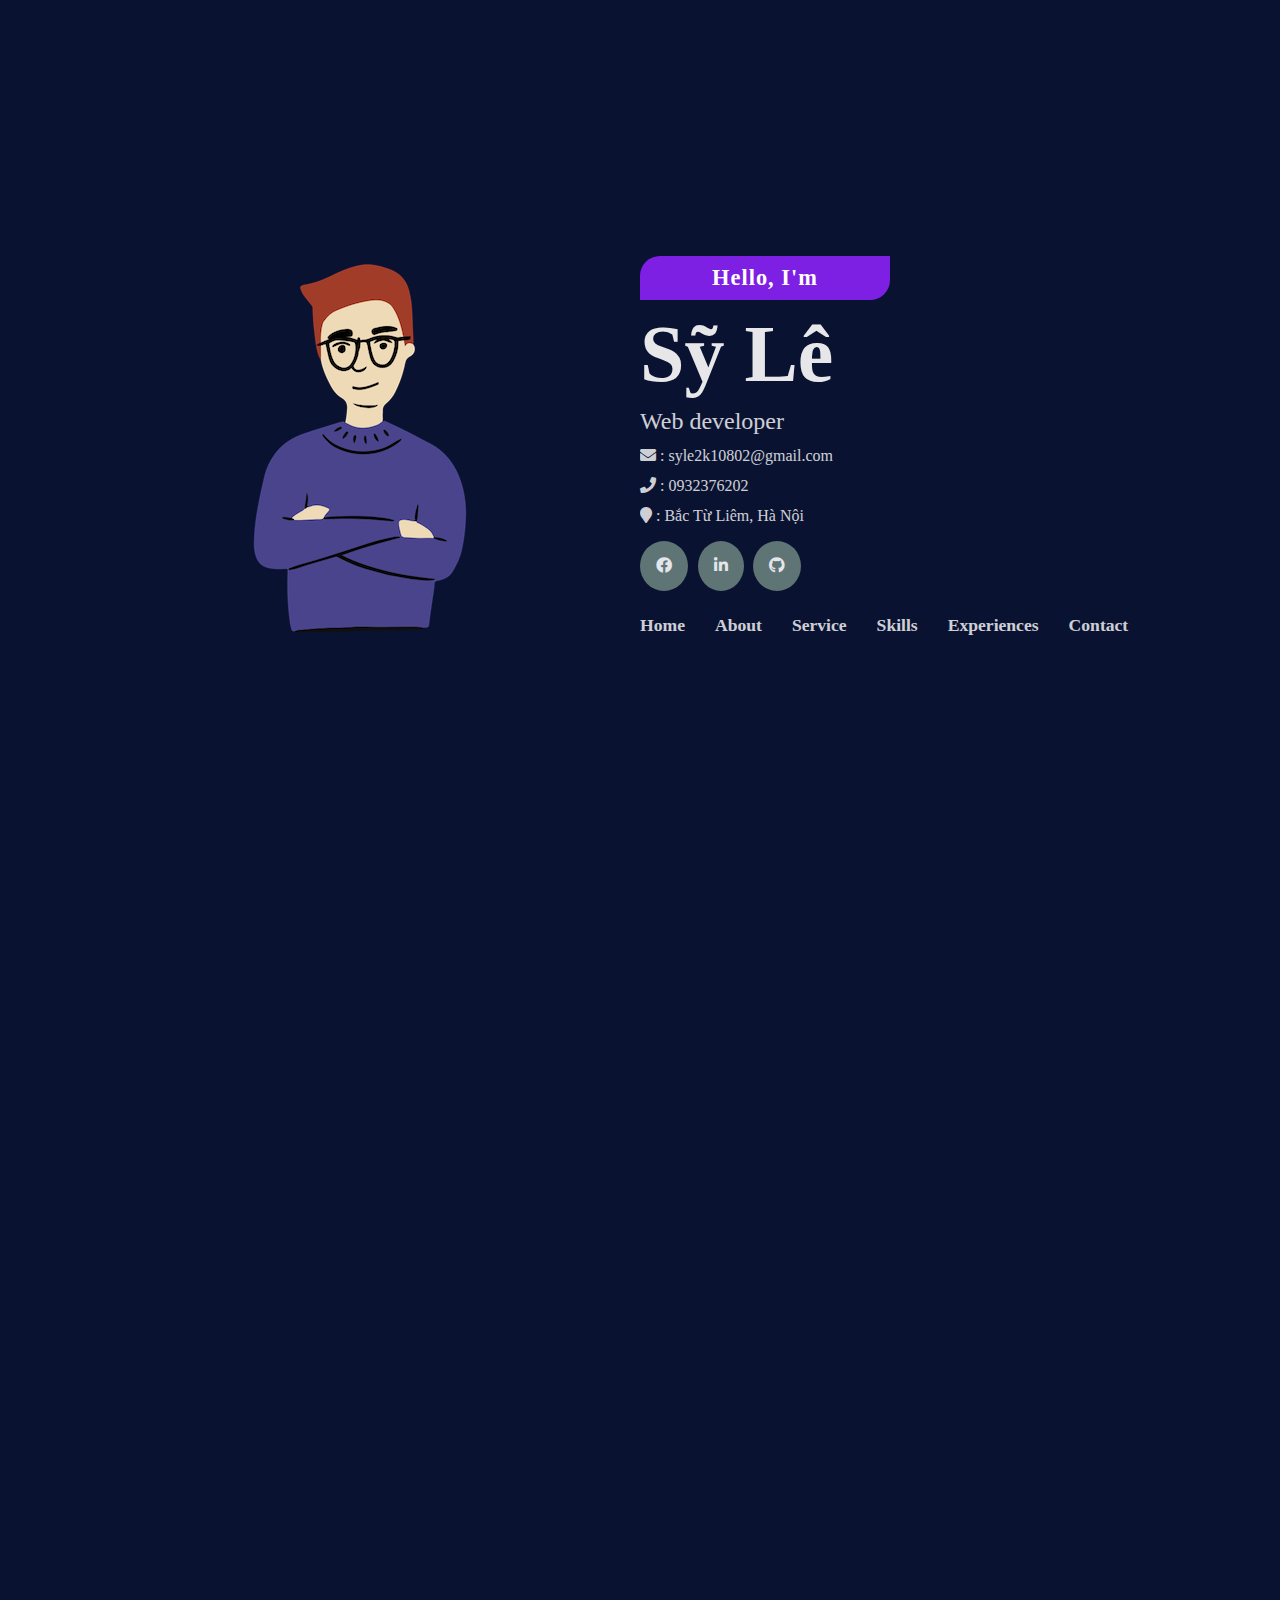
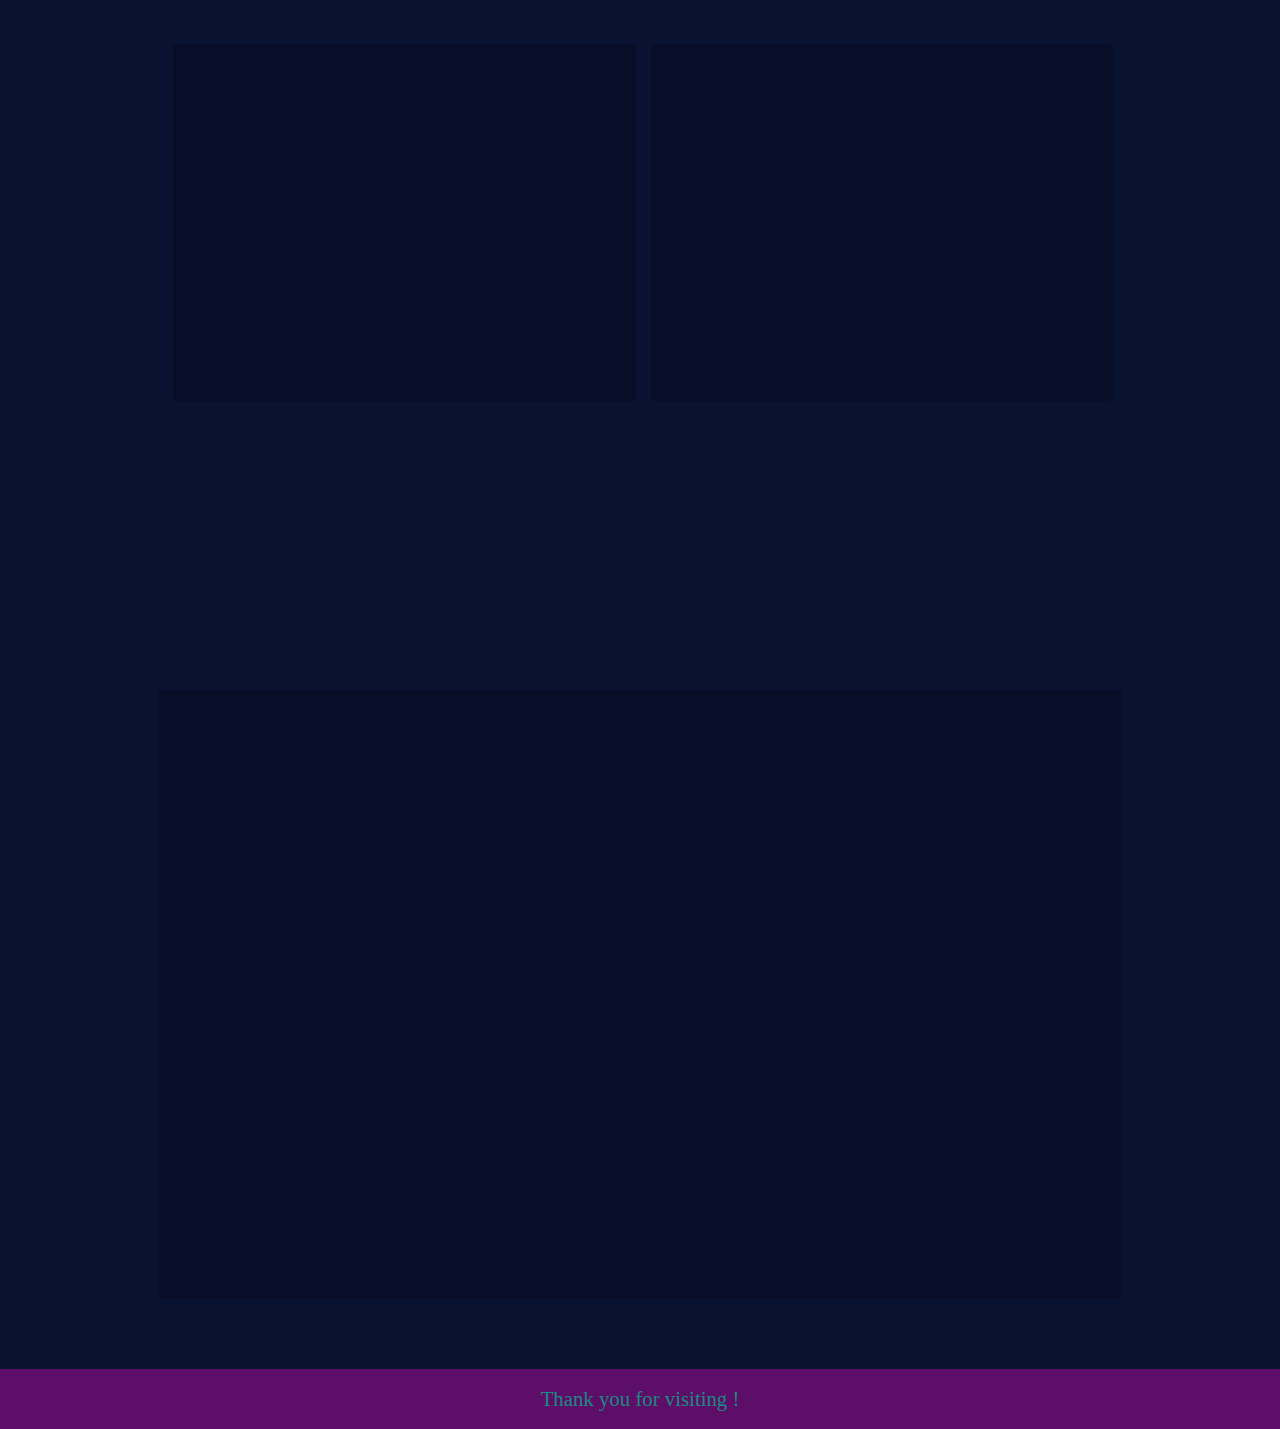
==== index.html @ 4b31e4f8 "upload code my profile" ====
<!DOCTYPE html>
<html lang="en">
  <head>
    <meta charset="UTF-8" />
    <meta http-equiv="X-UA-Compatible" contain="IE=edge" />
    <meta name="viewport" content="width=device-width, initial-scale=1.0" />
    <link rel="icon" type="image/png" href="/image/avatar.png" />
    <link
      rel="stylesheet"
      href="https://cdnjs.cloudflare.com/ajax/libs/font-awesome/5.15.4/css/all.min.css"
      integrity="sha512-1ycn6IcaQQ40/MKBW2W4Rhis/DbILU74C1vSrLJxCq57o941Ym01SwNsOMqvEBFlcgUa6xLiPY/NS5R+E6ztJQ=="
      crossorigin="anonymous"
      referrerpolicy="no-referrer"
    />
    <link href="https://unpkg.com/aos@2.3.1/dist/aos.css" rel="stylesheet">
    <title>Profile</title>
    <link rel="stylesheet" href="./css/home.css" />
    <link rel="stylesheet" href="./css/base.css" />
    <link rel="stylesheet" href="./css/common.css" />
    <link rel="stylesheet" href="./css/about.css" />
    <link rel="stylesheet" href="./css/service.css" />
    <link rel="stylesheet" href="./css/contact.css">
    <link rel="stylesheet" href="./css-reponsive/rpvhome.css" />
    <link rel="stylesheet" href="./css-reponsive/reponcommon.css" />
    <link rel="stylesheet" href="./css-reponsive/rpvabout.css" />
    <link rel="stylesheet" href="./css-reponsive/rpscontact.css">
    <link rel="stylesheet" href="./css-reponsive/rpvservice.css" />
    <link rel="stylesheet" href="./css-reponsive/reponcommon.css" />
  </head>
  <body>
    <div class="home">
      <div class="container" id="point-home">
        <div class="wrap-head-item">
          <div class="head-item">
            <img src="./image/me.png" alt="">
          </div>
          <div class="head-item">
            <div class="foreword aos-init aos-animate" data-aos="zoom-out" data-aos-delay="200">Hello, I'm</div>
            <h1 class="title-name">Sỹ Lê</h1>
            <p class="job">Web developer</p>
    
            <ul class="info-contact">
              <li class="info-contact-item">
                <i class="fas fa-envelope icon-contact"></i>
                <span>: syle2k10802@gmail.com</span>
              </li>
              <li class="info-contact-item">
                <i class="fa fa-phone icon-contact"></i>
                <span>: 0932376202</span>
              </li>
              <li class="info-contact-item">
                <i class="fa fa-map-marker icon-contact"></i>
                <span>: Bắc Từ Liêm, Hà Nội</span>
              </li>
            </ul>
    
            <div class="social-links">
              <a href="https://www.facebook.com/Jayy82.01"
                ><i class="fab fa-facebook"></i
              ></a>
              <a href="https://www.linkedin.com/in/s%E1%BB%B9-l%C3%AA-5854a6224/"
                ><i class="fab fa-linkedin-in"></i
              ></a>
              <a href="https://github.com/"><i class="fab fa-github"></i></a>
            </div>
    
            <div class="nav-menu">
              <ul id="nav-menu-list">
                <li><a class="add-active line-bt-navItem" href="#point-home">Home</a></li>
                <li><a class="add-active" href="#point-about">About</a></li>
                <li><a class="add-active" href="#point-service">Service</a></li>
                <li><a class="add-active" href="#point-skills">Skills</a></li>
                <li><a class="add-active" href="#point-exp">Experiences</a></li>
                <li><a class="add-active" href="#point-contact">Contact</a></li>
              </ul>
              <div id="menu-btn-js" class="menu-mobile-btn">
                <i class="menu-mobile-icon fas fa-bars"></i>
              </div>
              <div id="close-btn-js" class="menu-mobile-btn">
                <i class="menu-mobile-icon fas fa-times"></i>
              </div>
            </div>
          </div>
        </div>
        
        <header id="header" class="">
          <div class="container">
            <div class="nav-menu">
              <ul id="nav-menu-list">
                <li>
                  <a class="add-active line-bt-navItem" href="#point-home"
                    >Home</a
                  >
                </li>
                <li><a class="add-active" href="#point-about">About</a></li>
                <li><a class="add-active" href="#point-service">Service</a></li>
                <li><a class="add-active" href="#point-skills">Skills</a></li>
                <li><a class="add-active" href="#point-exp">Experiences</a></li>
                <li><a class="add-active" href="#point-contact">Contact</a></li>
              </ul>
              <div id="mobile-menu" class="menu-mobile-btn">
                <i class="menu-mobile-icon fas fa-bars"></i>
              </div>
            </div>
          </div>
        </header>
        <!-- Mobile -->
        <div id="modal">
          <div class="modal-container">
            <nav class="modal-menu-mobile">
              <ul>
                <li class="modal-item-active"><a href="">Home</a></li>
                <li class="modal-item-active">
                  <a href="about.html">About</a>
                </li>
                <li class="modal-item-active">
                  <a href="service.html">Service</a>
                </li>
                <li class="modal-item-active">
                  <a href="contact.html">Contact</a>
                </li>
                <li class="modal-item-active"><a href="team.html">Team</a></li>
              </ul>
            </nav>
          </div>
        </div>
      </div>
    </div>
    <!-- About -->
    <div id="about">
      <div class="main">
        <div class="container-body" id="point-about">
          <div class="foreword aos-init aos-animate" data-aos="zoom-out" data-aos-delay="200">About me</div>
          <div class="content-list">
            <div class="about-items overlay aos-init aos-animate" data-aos="fade-up" data-aos-delay="300">
              <div class="about-items-infor">
                <div class="about-infor-icon">
                  <i class="fas fa-user-check"></i>
                </div>
                <div>
                  <p>Full name : Le Tu Sy</p>
                  <p>Date of Birth : February 8, 2001</p>
                </div>
              </div>
              <div class="about-items-infor">
                <p>
                  With an interest in technology and a desire to create my own
                  favorite websites, I decided to become a website developer
                </p>
              </div>
              <div class="about-items-infor">
                <p>
                  I have been learning from my university and self-studying on
                  other platforms. I am very grateful and love Mr. Son Dang for
                  creating a very useful platform for people who have the same
                  passion for website programming.
                </p>
              </div>
              <div class="about-items-infor">
                <ul class="list-lg">
                  <li class="list-lg-item">HTML</li>
                  <li class="list-lg-item">CSS</li>
                  <li class="list-lg-item">JavaScript</li>
                  <li class="list-lg-item">Tailwind</li>
                  <li class="list-lg-item">ReactJs</li>
                </ul>
              </div>
            </div>
            <div class="about-items aos-init aos-animate" data-aos="fade-up" data-aos-delay="400">
              <div class="about-item-img">
                <img src="./image/aboutme.png" alt="" class="about-img" />
              </div>
            </div>
          </div>
          <!-- <div class="seperate">
            <span>MY INTERESTS</span>
            <div class="line"></div>
          </div> -->
          <!-- interest -->
          <!-- <div class="about-interest">
            <div class="wrap-interest">
              <div class="about-interest-item">
                <div class="interest-item-child">
                  <div class="interest-child-icon">
                    <i class="fas fa-list-alt" style="color: yellowgreen"></i>
                  </div>
                  <p>Lorem Ipsum</p>
                </div>
                <div class="interest-item-child">
                  <div class="interest-child-icon">
                    <i class="fas fa-spider" style="color: tomato"></i>
                  </div>
                  <p>Nemo Enim</p>
                </div>
                <div class="interest-item-child">
                  <div class="interest-child-icon">
                    <i
                      class="fas fa-globe"
                      style="color: rgb(208, 238, 77)"
                    ></i>
                  </div>
                  <p>Dirada Pack</p>
                </div>
              </div>
              <div class="about-interest-item">
                <div class="interest-item-child">
                  <div class="interest-child-icon">
                    <i
                      class="fas fa-cloud-meatball"
                      style="color: rgb(188, 247, 234)"
                    ></i>
                  </div>
                  <p>Dolor Sitema</p>
                </div>
                <div class="interest-item-child">
                  <div class="interest-child-icon">
                    <i
                      class="fab fa-google-wallet"
                      style="color: rgb(230, 42, 151)"
                    ></i>
                  </div>
                  <p>Eiusmod Tempor</p>
                </div>
                <div class="interest-item-child">
                  <div class="interest-child-icon">
                    <i
                      class="fab fa-creative-commons-sa"
                      style="color: rgb(212, 58, 226)"
                    ></i>
                  </div>
                  <p>Moton Ideal</p>
                </div>
              </div>
            </div>
            <div class="wrap-interest">
              <div class="about-interest-item">
                <div class="interest-item-child">
                  <div class="interest-child-icon">
                    <i
                      class="fas fa-satellite-dish"
                      style="color: rgb(145, 145, 243)"
                    ></i>
                  </div>
                  <p>Flavor Nivelanda</p>
                </div>
                <div class="interest-item-child">
                  <div class="interest-child-icon">
                    <i
                      class="fas fa-user-astronaut"
                      style="color: rgb(15, 199, 122)"
                    ></i>
                  </div>
                  <p>Sed perspiciatis</p>
                </div>
                <div class="interest-item-child">
                  <div class="interest-child-icon">
                    <i class="fas fa-boxes" style="color: teal"></i>
                  </div>
                  <p>Midela Teren</p>
                </div>
              </div>
              <div class="about-interest-item">
                <div class="interest-item-child">
                  <div class="interest-child-icon">
                    <i
                      class="fab fa-dropbox"
                      style="color: rgb(164, 226, 48)"
                    ></i>
                  </div>
                  <p>Verdo Park</p>
                </div>
                <div class="interest-item-child">
                  <div class="interest-child-icon">
                    <i class="fas fa-magnet" style="color: salmon"></i>
                  </div>
                  <p>Magni Dolores</p>
                </div>
                <div class="interest-item-child">
                  <div class="interest-child-icon">
                    <i class="fas fa-dove" style="color: rgb(226, 137, 21)"></i>
                  </div>
                  <p>Pira Neve</p>
                </div>
              </div>
            </div>
          </div> -->
        </div>
      </div>
    </div>
    <div id="service">
      <div class="main">
        <div class="container-body" id="point-service">
          <div class="foreword aos-init aos-animate" data-aos="zoom-out" data-aos-delay="200">What i do</div>
          <div class="content-list">
            <div class="service-item aos-init aos-animate" data-aos="fade-up" data-aos-delay="200">
              <div class="box">
                <i class="fas fa-code"></i>
              </div>
              <h2>Front end</h2>
              <p>
                - Utilize HTML/CSS/JavaScript to set up and customize the
                website for customer.
              </p>
              <p>- Responsive for website to compatible on all devices</p>
            </div>
            <div class="service-item aos-init aos-animate" data-aos="fade-up" data-aos-delay="300">
              <div class="box">
                <i class="fas fa-code"></i>
              </div>
              <h2>Back end</h2>
              <p>
                - Utilize NodeJs/ MongoDB to create data structuresset for
                website
              </p>
            </div>
            <div class="service-item aos-init aos-animate" data-aos="fade-up" data-aos-delay="400">
              <div class="box">
                <i class="fas fa-code"></i>
              </div>
              <h2>My works</h2>
              <p class="work-title work-first">Web design</p>
              <div class="service-item-work">
                <div class="item-work-percent" style="width: 70%">70%</div>
              </div>
              <p class="work-title">Photoshop</p>
              <div class="service-item-work">
                <div class="item-work-percent" style="width: 40%">40%</div>
              </div>
            </div>
          </div>
        </div>
      </div>
    </div>
    <div id="skills">
      <div class="main">
        <div class="container-body" id="point-skills">
          <div class="foreword aos-init aos-animate" data-aos="zoom-out" data-aos-delay="200">Skills</div>
          <div class="skill">
            <div class="skill-item overlay aos-init aos-animate" data-aos="fade-up">
              <div class="type-skill aos-init aos-animate" data-aos="fade-up">Technical skills</div>
              <div class="aos-init aos-animate" data-aos="zoom-out" data-aos-delay="100">
                <div class="skill-item-heading">
                  <p>
                    HTML, CSS
                    <i class="fab fa-html5" style="color: orangered"></i>
                    <i class="fab fa-css3" style="color: rgb(45, 45, 243)"></i>
                  </p>
                  <p>70%</p>
                </div>
                <div class="skill-item-chart">
                  <div class="skill-item-percent" style="width: 70%"></div>
                </div>
              </div>
              <div class="aos-init aos-animate" data-aos="zoom-out" data-aos-delay="200">
                <div class="skill-item-heading">
                  <p>
                    JavaScript
                    <i class="fab fa-js-square" style="color: yellow"></i>
                  </p>
                  <p>60%</p>
                </div>
                <div class="skill-item-chart">
                  <div class="skill-item-percent" style="width: 60%"></div>
                </div>
              </div>
              <div class="aos-init aos-animate" data-aos="zoom-out" data-aos-delay="300">
                <div class="skill-item-heading">
                  <p>
                    NodeJs
                    <i class="fab fa-node-js" style="color: #689f63"></i>
                  </p>
                  <p>45%</p>
                </div>
                <div class="skill-item-chart">
                  <div class="skill-item-percent" style="width: 45%"></div>
                </div>
              </div>
              <div class ="aos-init aos-animate" data-aos="zoom-out" data-aos-delay="400">
                <div class="skill-item-heading">
                  <p>
                    ReactJs
                    <i
                      class="fab fa-react"
                      style="color: rgba(97, 218, 251, 1)"
                    ></i>
                  </p>
                  <p>50%</p>
                </div>
                <div class="skill-item-chart">
                  <div class="skill-item-percent" style="width: 50%"></div>
                </div>
              </div>
            </div>
            <div class="soft-skills skill-item overlay aos-init aos-animate" data-aos="fade-up">
              <div class="type-skill aos-init aos-animate" data-aos="fade-up">Soft skills</div>
              <div class="skills_soft">
                <ul class="skills_soft-list">
                  <li class="skills_soft-list-item aos-init aos-animate" data-aos="fade-up" data-aos-delay="200">
                    <div class="skills_soft-item-contain ">
                      <svg viewBox="0 0 100 100" width="100" height="100">
                        <path
                          d="M 50,50 m 0,-47.5 a 47.5,47.5 0 1 1 0,95 a 47.5,47.5 0 1 1 0,-95"
                          stroke="#6c757d"
                          stroke-width="5"
                          fill-opacity="0"
                          fill="#20c997"
                        ></path>
                        <path
                          d="M 50,50 m 0,-47.5 a 47.5,47.5 0 1 1 0,95 a 47.5,47.5 0 1 1 0,-95"
                          stroke="#20c997"
                          stroke-width="5"
                          fill-opacity="0"
                          style="
                            stroke-dasharray: 298.493, 298.493;
                            stroke-dashoffset: 45;
                          "
                          fill="#20c997"
                        ></path>
                      </svg>
                      <span class="skills_soft-item-num">80%</span>
                    </div>
                    <span class="skills_soft-item-title">Teamwork</span>
                  </li>
                  <li class="skills_soft-list-item aos-init aos-animate" data-aos="fade-up" data-aos-delay="200">
                    <div class="skills_soft-item-contain ">
                      <svg viewBox="0 0 100 100" width="100" height="100">
                        <path d="M 50,50 m 0,-47.5 a 47.5,47.5 0 1 1 0,95 a 47.5,47.5 0 1 1 0,-95" stroke="#6c757d" stroke-width="5" fill-opacity="0" fill="#20c997"></path>
                        <path d="M 50,50 m 0,-47.5 a 47.5,47.5 0 1 1 0,95 a 47.5,47.5 0 1 1 0,-95" stroke="#20c997" stroke-width="5" fill-opacity="0" style="
                            stroke-dasharray: 298.493, 298.493;
                            stroke-dashoffset: 90;
                          " fill="#20c997"></path>
                      </svg>
                      <span class="skills_soft-item-num">70%</span>
                    </div>
                    <span class="skills_soft-item-title">Communication</span>
                  </li>
                  <li class="skills_soft-list-item aos-init aos-animate" data-aos="fade-up" data-aos-delay="400">
                    <div class="skills_soft-item-contain ">
                      <svg viewBox="0 0 100 100" width="100" height="100">
                        <path d="M 50,50 m 0,-47.5 a 47.5,47.5 0 1 1 0,95 a 47.5,47.5 0 1 1 0,-95" stroke="#6c757d" stroke-width="5" fill-opacity="0" fill="#20c997"></path>
                        <path d="M 50,50 m 0,-47.5 a 47.5,47.5 0 1 1 0,95 a 47.5,47.5 0 1 1 0,-95" stroke="#20c997" stroke-width="5" fill-opacity="0" style="
                            stroke-dasharray: 298.493, 298.493;
                            stroke-dashoffset: 120;
                          " fill="#20c997"></path>
                      </svg>
                      <span class="skills_soft-item-num">60%</span>
                    </div>
                    <span class="skills_soft-item-title">Creativity</span>
                  </li>
                  <li class="skills_soft-list-item aos-init aos-animate" data-aos="fade-up" data-aos-delay="400">
                    <div class="skills_soft-item-contain ">
                      <svg viewBox="0 0 100 100" width="100" height="100">
                        <path d="M 50,50 m 0,-47.5 a 47.5,47.5 0 1 1 0,95 a 47.5,47.5 0 1 1 0,-95" stroke="#6c757d" stroke-width="5" fill-opacity="0" fill="#20c997"></path>
                        <path d="M 50,50 m 0,-47.5 a 47.5,47.5 0 1 1 0,95 a 47.5,47.5 0 1 1 0,-95" stroke="#20c997" stroke-width="5" fill-opacity="0" style="
                            stroke-dasharray: 298.493, 298.493;
                            stroke-dashoffset: 105;
                          " fill="#20c997"></path>
                      </svg>
                      <span class="skills_soft-item-num">65%</span>
                    </div>
                    <span class="skills_soft-item-title"
                      >Project Management</span
                    >
                  </li>
                </ul>
              </div>
            </div>
          </div>
        </div>
      </div>
    </div>
    <!-- experiences -->
    <div id="experiences">
      <div class="main">
        <div class="container-body" id="point-exp">
          <div class="foreword aos-init aos-animate" data-aos="zoom-out" data-aos-delay="200">Experiences</div>
          <div class="experiences">
            <div class="exp-item overlay ">
              <div class="exp-item-type aos-init aos-animate" data-aos="fade-up">Education</div>
              <div class="exp-item-content">
                <div class="exp-item-wrap aos-init aos-animate" data-aos="fade-up" data-aos-delay="400">
                  <div class="exp-item-time ">2019-2023</div>
                  <div class="exp-item-work ">
                    <span class="exp-item-dot"></span>
                    <h2 class="aos-init aos-animate" data-aos="fade-up">Ha Noi University of Industry</h2>
                    <div class="exp-item-work-content aos-init aos-animate" data-aos="fade-up" data-aos-delay="400">
                      I'm a student at Ha Noi University of industry, my major
                      is Information Technology
                    </div>
                  </div>
                </div>
              </div>
            </div>
            <div class="exp-item overlay">
              <div class="exp-item-type aos-init aos-animate" data-aos="fade-up">My products</div>
              <div class="exp-item-content">
                <div class="exp-item-wrap aos-init aos-animate" data-aos="fade-up" data-aos-delay="400">
                  <div class="exp-item-time">2019-2023</div>
                  <div class="exp-item-work">
                    <span class="exp-item-dot"></span>
                    <h2 class="aos-init aos-animate" data-aos="fade-up">Ha Noi University of Industry</h2>
                    <div class="exp-item-work-content aos-init aos-animate" data-aos="fade-up" data-aos-delay="400">I'm a y</div>
                  </div>
                </div>
                <div class="exp-item-wrap aos-init aos-animate" data-aos="fade-up" data-aos-delay="500">
                  <div class="exp-item-time">2019-2023</div>
                  <div class="exp-item-work">
                    <span class="exp-item-dot"></span>
                    <h2 class="aos-init aos-animate" data-aos="fade-up">Ha Noi University of Industry</h2>
                    <div class="exp-item-work-content aos-init aos-animate" data-aos="fade-up" data-aos-delay="500">I'm a y</div>
                  </div>
                </div>
                <div class="exp-item-wrap aos-init aos-animate" data-aos="fade-up" data-aos-delay="600">
                  <div class="exp-item-time">2019-2023</div>
                  <div class="exp-item-work">
                    <span class="exp-item-dot"></span>
                    <h2 class="aos-init aos-animate" data-aos="fade-up">Ha Noi University of Industry</h2>
                    <div class="exp-item-work-content aos-init aos-animate" data-aos="fade-up" data-aos-delay="600">I'm a y</div>
                  </div>
                </div>
              </div>
            </div>
          </div>
        </div>
      </div>
    </div>
    <!-- contact -->
    <div id="contact">
      <div class="main">
        <div class="container-body" id="point-contact">
          <div class="foreword aos-init aos-animate" data-aos="zoom-out" data-aos-delay="200">Contact me</div>
          <div class="contact overlay">
            <div class="content-list " >
              <div class="contact-infor aos-init aos-animate" data-aos="fade-up" data-aos-delay="200">
                <div class="contact-infor-icon">
                  <i class="fas fa-map-marker-alt"></i>
                </div>
                <div class="contact-infor-content">
                  <p>My address</p>
                  <span>Ha Noi University of Industry</span>
                </div>
              </div>
              <div class="contact-infor aos-init aos-animate" data-aos="fade-up" data-aos-delay="200">
                <div class="contact-infor-icon">
                  <i class="fas fa-envelope"></i>
                </div>
                <div class="contact-infor-content">
                  <p>My email</p>
                  <p class="com-color">
                    <a href="mail to:syle2k1@gmail.com"> syle2k1@gmail.com</a>
                  </p>
                </div>
              </div>
              <div class="contact-infor aos-init aos-animate" data-aos="fade-up" data-aos-delay="400">
                <div class="contact-infor-icon">
                  <i class="fas fa-share-alt"></i>
                </div>
                <div class="contact-infor-content">
                  <p>My socials</p>
                  <div class="contact-infor-socials com-color">
                    <a href="https://www.facebook.com/Jayy82.01"> <i class="fab fa-facebook-square"></i></a>
                    <a href="https://www.instagram.com/__s.lee821/"><i class="fab fa-instagram"></i></a>
                    <a href="https://www.linkedin.com/in/s%E1%BB%B9-l%C3%AA-5854a6224/"><i class="fab fa-linkedin"></i></a>
                    <a href=""><i class="fab fa-youtube"></i></a>
                  </div>
                </div>
              </div>
              <div class="contact-infor aos-init aos-animate" data-aos="fade-up" data-aos-delay="400">
                <div class="contact-infor-icon">
                  <i class="fas fa-phone-alt"></i>
                </div>
                <div class="contact-infor-content">
                  <p>My phone</p>
                  <p class="com-color">
                     <a href="tel:+932 376 202">+932 376 202</a>
                  </p>
                </div>
              </div>
            </div>
  
            <div class="contact-form aos-init aos-animate" data-aos="fade-up" data-aos-delay="500">
              <div class="contact-form-item-half">
                <input type="text" required placeholder="Your name" />
                <input type="email" required placeholder="Your email" />
              </div>
              <div>
                <input type="text" required placeholder="Your address" />
              </div>
              <div>
                <textarea
                  name=""
                  id=""
                  cols="30"
                  rows="10"
                  placeholder="Message"
                ></textarea>
              </div>
              <div class="contact-form-item-btn">
                <button class="btn-send aos-init aos-animate" data-aos="zoom-out" data-aos-delay="500">Send message</button>
              </div>
            </div>
          </div>
        </div>
      </div>
    </div>
    <footer id="footer">
      <div class="wrap-footer-text">
        <div class="footer-text" style="--delay : 1s">Thank</div>
        <div class="footer-text" style="--delay : 2s">you</div>
        <div class="footer-text" style="--delay : 3s">for</div>
        <div class="footer-text" style="--delay : 4s">visiting !</div>
      </div>
    </footer>
    <div id="back-to-top" >
      <div id="wrap-icon-back" >
        <img src="https://img.icons8.com/color/48/000000/circled-chevron-up--v1.png"/>
      </div>
    </div>
    <script src="./js/home.js"></script>
    <script src="https://unpkg.com/aos@2.3.1/dist/aos.js"></script>
    <script>
      AOS.init();
    </script>
  </body>
</html>
---- css/home.css ----
@import url('./base.css');
h1{
    font-size: 42px;
    color: var(--white-color);
}
ul{
    padding-left: 0;
}
.home{
    height: 100vh;
}
.container{
    position: relative;
    width: 90%;
    margin: 0 auto;
    padding: 0px 70px;
    height:100%;
    display: flex;
    flex-direction: column;
    justify-content: center;
}
.home p{
    margin-top: 12px;
    font-size: 24px;
    color: white;
}
 /* css mobile */
 .menu-mobile-btn{
     position: fixed;
     top: 0;
    right:0;
    font-size: 30px;
    padding: 16px;
    color: var(--white-color);
}
#modal{
    position: fixed;
    top: 0;
    right:0;
    left: 0;
    bottom: 0;
    display: none;
    background-color: rgba(0,0,0,0.4);
}
.modal-container{
    position: fixed;
    top: 60px;
    left: 16px;
    right: 16px;
    height: 80vh;
    border-radius: 4px;
    transition: ease-in-out 0.2s;
    background-color: rgba(0,0,0,0.8);
}
.modal-container .modal-item-active{
    padding: 24px 16px;
}
.modal-item-active a{
    color: white;
    font-size:18px;
}
/* .modal-menu-mobile{
    position: fixed;
    top: 55px;
    right: 15px;
    bottom: 15px;
    left: 15px;
    z-index: 1;
    display:none;
    overflow-y: auto;
    background: rgba(0, 0, 0, 0.8);
    transition: ease-in-out 0.2s;
    border-radius: 4px;
    padding: 10px 0;
    border: 2px solid rgba(255, 255, 255, 0.12);
} */


/* . */
.nav-menu a{
    position: relative;
    color : var(--white-color);
    opacity: 0.8;
    font-weight: bold;
}

.nav-menu a::before{
   content:"";
   position: absolute;
   width: 0;
   left: -20px;
   bottom: -8px;
   border-radius: 8px;
   height: 4px;
   background-color: chartreuse;
}
.nav-menu a:hover::before{
    width: 100%;
    left: 0;
    transition: left 0.3s ease-in-out;
}

.nav-menu{
    margin-top: 16px;
}
.nav-menu #nav-menu-list{
    display: flex;
    
}
.nav-menu #nav-menu-list li{
    margin-right: 14px ;
    padding: 8px 16px;
    margin-left: -16px;
    font-size: 1.1rem;
    font-weight: 600;
}

.social-links{
    margin-right: 6px;
    display: flex;
    margin-top: 16px;
}
.social-links a{
    color:#e4e6eb;
    margin-right: 0.6rem;
    padding: 1rem;
    background-color: rgb(95, 117, 117);
    border-radius: 50%;
    transition: all 0.2s ease-in-out;
}
.social-links a:hover{
    color: #7e20e3;
    background-color: burlywood;
}

/* css service */
---- css/base.css ----
html {
    scroll-behavior: smooth;
}
*{
    font-weight: 400;
    font-family: verdana;
    padding: 0;
    margin: 0;
    box-sizing: border-box;
}
body{
    position: relative;
    /* background: url('../image/a.jpg') top right no-repeat; */
    background-color: rgb(10, 18, 49);
    background-position: center;
    background-size: cover;
    background-attachment: fixed;
    /* background-image: linear-gradient(to right top, #4f3745, #603658, #6b3570, #6e388d, #6340af, #6641ba, #6a43c6, #6d44d1, #8c39c3, #a32db5, #b520a5, #c21495); */
}
ul{
    list-style: none;
   }
a{
    text-decoration: none;
}
:root {
    --white-color : #fff;
    --black-color : #000;
    --blue-color : #0d6efd;
}
.fa, .fas {
    font-family: 'Font Awesome 5 Free';
    font-weight: 900;
}

input,
textarea {
  width: 100%;
  border: none;
  outline: none;
  padding: 10px;
  color: #ccc;
  background-color: rgba(0, 0, 0, 0.4);
}
input::placeholder,
textarea::placeholder {
  color: rgb(190, 190, 189);
}
---- css/common.css ----
h1,
h2,
h3 {
  color: var(--white-color);
  opacity: 0.9;
}

.overlay {
  border-radius:  4px;
  background-color: rgba(0,0,0,0.2);
}
#header {
  position: fixed;
  top: 0;
  right: 0;
  left: 0;
  z-index: 1;
  background-color: #800d82;
  display: none;
}

@keyframes smoothScroll {
  0% {
    transform: translateY(-50px);
  }
  100% {
    transform: translateY(0px);
  }
}
.header-sm {
  animation: smoothScroll 1s forwards;
}
#header .container {
  margin: 0 auto;
  display: flex;
  flex-direction: row;
  align-items: center;
  padding: 0px 0px 14px 0px;
}
.wrap-head-item{
  display: flex;
  align-items: center;
  justify-content: center;
}
.head-item{
  width: 40%;
}
.foreword {
  color: var(--white-color);
  opacity: 0.9;
  background-color: #7e20e3;
  font-size: 1.4rem;
  max-width: 250px;
  text-align: center;
  line-height: 24px;
  letter-spacing: 1px;
  font-weight: bold;
  padding: 10px 30px;
  border-top-left-radius: 20px;
  border-bottom-right-radius: 20px;
  border-bottom-left-radius: 0px;
}
.title-name {
  font-size: 5rem;
  font-weight: 600;
  line-height: 60px;
  margin-top: 24px;
  margin-bottom: 24px;
}
.job {
  font-size: 4rem;
  opacity: 0.8;
}
.info-contact {
  display: block;
}
.info-contact-item {
  margin: 12px 0;
  color: var(--white-color);
  font-weight: bold;
  opacity: 0.8;
}
#nav-menu-list li a:hover {
  color: rgb(208, 234, 111);
}
.com-color a{
  color: rgb(240, 184, 112);
}
.com-color a:hover{
  color: rgb(230, 130, 147);
}

/* Mobile */
.menu-mobile-btn {
  position: absolute;
  top: 0;
  right: 0;
  color: var(--white-color);
  padding: 16px;
}
.menu-mobile-btn:hover {
  background: #ccc;
  color: var(--black-color);
}
.container-body {
  width: 80%;
  margin: 0 auto;
  margin-top: 75px;
  /* background-color: rgba(0, 0, 0, 0.3); */
  padding: 70px 30px;
}

/* css footer */
#footer {
  text-align: center;
  line-height:60px;
  height: 60px;
  background-color: #800d82;
  opacity: 0.7;
}
.wrap-footer-text{
  font-size: 1.3rem;
  font-weight: 700;
  opacity : 0.9;
  color: rgb(29, 204, 169);
}
.footer-text{
  display: inline-block;
  animation : bounce 0.8s infinite linear alternate;
  animation-delay: calc((0.5 / 5) * var(--delay));
}
 #wrap-icon-back{
  position: fixed;
  bottom: 40px;
  right: 40px;
  width: 50px;
  height: 50px;
  border-radius: 12px;
  display: flex;
  align-items: center;
  justify-content: center;
  background-color: cadetblue;
}
#wrap-icon-back img {
  width:28px;
  height: 28px;
}
#back-to-top {
  display: none;
}
#back-to-top:hover {
  cursor: pointer;
  opacity: 0.9;
  transition: all 1 ease-in-out;
}

@keyframes bounce {
  100% {
    transform: translateY(-15px);
  }
}

@keyframes fadeIn {
  0% {
    opacity: 0;
  }
  100% {
    opacity: 1;
  }
}
.aos-animate {
  pointer-events: auto;
}
---- css/about.css ----
@import url('base.css');
@import url('common.css');

.about-items{
    width: 49%;
    padding: 20px 40px;
}
.about-items-infor{
    margin-bottom: 32px;
    display: flex;
    align-items: center;
}
.about-items-infor p{
    color: var(--white-color);
    font-size: 1rem;
    opacity: 0.8;
    line-height: 1.4rem;
}
.infor-heading{
    display: flex;
    align-items: center;
}
.about-infor-icon{
    text-align: center;
    margin-right: 18px;
    font-size: 16px;
    font-weight: 200;
    padding:6px;
    border-radius: 50%;
    background-color: rgb(39, 220, 26);
}
.about-items .about-item-img{
    padding-top: 4px;
    display: flex;
}
.about-img{
    width: 100%;
    border-radius:50%;
}
.list-lg{
    display: flex;
}
.list-lg-item{
    border: 1px solid #0dab93;
    padding: 4px 8px;
    margin-right: 4px;
    color: var(--white-color);
    opacity: 0.9;
    border-radius: 4px;
    font-size: 0.9rem;
}
/* css interest */
/* .about-interest{
    color: var(--white-color);
    display: flex;
    flex-direction: row;
    justify-content: space-between;

}
.wrap-interest{
    display: flex;
    width: 50%;
}
.about-interest-item{
    width: 50%;
    margin-left: 6px;
    display:block;
    border-radius: 3px;
   margin-top: 24px;
}

.interest-item-child{
    width: 100%;
    min-height: 77px;
    text-align: center;
    margin-bottom: 12px;
    background-color: rgba(0, 0, 0, 0.2);
}
.interest-item-child:hover{
    color: chartreuse;
    background-color: rgba(158, 154, 158,0.5);
    box-shadow: rgb(38, 57, 77) 0px 20px 30px -10px;
}
.interest-item-child .interest-child-icon{
    padding: 10px;
    font-size: 25px;

}

 */

/* css skill, css experiences */
.skill, .experiences{
    color: var(--white-color);
    font-size: 12px;
    display: flex;
    flex-direction: row;
    margin-top: 12px;
}
.skill-item,
.exp-item{
    width: 48%;
    margin-top: 20px;
    margin-left: 15px;
    padding: 40px;
}
.type-skill,
.exp-item-type {
    display: flex;
    justify-content: center;
    padding:10px 40px;
    margin-bottom: 20px;
    font-size: 1.6rem;
    font-weight: bold;
}
.skill-item-heading{
    display: flex;
    justify-content: space-between;
    font-weight: 600;
    margin-bottom: 16px;
}
.soft-skills {
    display: flex;
    flex-direction: column;
    align-items: center;
}
.skill-item-heading p {
    opacity: 0.9;
    font-weight: bold;
}
.skill-item-heading i{
    font-size: 20px;
}
.skill-item-chart{
    width: 100%;
    height: 10px;
    margin: 8px 0 8px 0;
    border-radius: 8px;
    background-color: rgba(0, 0, 0, 0.2);
}
.skill-item-percent{
    height: 100%;
    background-color: chartreuse;
    opacity: 0.6;
    border-radius: 8px;
}
.skills_soft-list{
    display: grid;
    grid-template-columns: 1fr 1fr;
    grid-template-rows: 1fr 1fr;
}
.skills_soft-list-item{
    text-align: center;
    padding: 30px 20px 30px 30px;
}

.skills_soft-item-contain{
    position: relative;
}
.skills_soft-item-contain svg {
    margin-bottom: 8px;
}
.skills_soft-item-num{
    position: absolute;
    top: 50%;
    left: 50%;
    transform: translate(-50%, -50%);
    font-size: 0.8rem;
    color: #e4e3e5;
    font-weight: 500;
}
.skills_soft-item-title {
    margin-top: 16px;
    font-size: 1rem;
    opacity: 0.9;
}

/* css experiences */
.exp-item-content{
}
.exp-item-wrap{
    display: flex;
}
.exp-item-time{
    font-size: 0.9rem;
    color: #0dab93;
    width: 30%;
    font-weight: bold;
}
.exp-item-work {
    position: relative;
    margin-left: 24px;
    padding: 4px;
    font-size: 0.8rem;
}
.exp-item-work  h2 {
    margin-bottom: 8px;
}
.exp-item-work::before{
    content: "";
    position: absolute;
    top: 5px;
    left: -15px;
    height: 120%;
    width: 3px;
    background-color: #0dab93;
}
.exp-item-dot{
    position: absolute;
    top: 0;
    left: -19px;
    width: 11px;
    height: 11px;
    border-radius: 50%;
    background-color: #0dab93;
}
.exp-item-work-content{
    margin-bottom: 16px;
}
---- css/service.css ----
@import url("./base.css");
@import url("common.css");
/* css header */
/* css main content */
.service-item {
  border-radius: 4px;
  color: var(--white-color);
  border: 1px solid #ccc;
  width: 32%;
  height: 255px;
  display: flex;
  flex-direction: column;
  align-items: center;
  justify-content: flex-start;
  grid-gap: 8px;
  padding: 16px;
  transition: all 0.2s ease-in-out;
  background-color: rgba(0, 0, 0, 0.3);
}
.service-item h2 {
  margin-bottom:  20px;
}
.service-item:hover {
  box-shadow: 0 0 10px rgba(0, 0, 0, 0.3);
  background-color: rgb(60, 112, 60);
}
.service-item:hover .box {
  background-color: rgb(25, 38, 41);
}
.service-item:hover .box i {
  color: tan;
}
.service-item .box {
  display: flex;
  justify-content: center;
  align-items: center;
  width: 60px;
  height: 30px;
  border-radius: 3px;
  background-color: tan;
  margin-bottom: 8px;
}
.service-item .box i {
  color: var(--black-color);
  font-size: 16px;
}
.service-item p {
  line-height: 22px;
}

/* css works */
.service-item-work {
  position: relative;
  height: 20px;
  background-color: var(--white-color);
  width: 100%;
  margin-top: 6px;
}
.item-work-percent {
  display: flex;
  align-items: center;
  padding-left: 8px;
  font-size: 12px;
  height: 100%;
  background-color: rgb(29, 116, 173);
}
/* css project */
.service-item .down-app {
  margin-top: 24px;
  display: block;
}
.down-app .apps {
  margin-left: 34px;
  margin-bottom: 16px;
  width: 68%;
}
.down-app .apps:hover {
  box-shadow: rgb(38, 57, 77) 0px 20px 30px -10px;
}
.down-app .apps a {
  text-decoration: none;
}
.down-app .apps .apps-item {
  width: 100%;
  border-radius: 4px;
}
---- css/contact.css ----
@import url("base.css");
@import url("common.css");
.contact {
  margin-top: 30px;
  padding:20px 40px;
}
.content-list {
  margin-top: 50px;
  display: flex;
  flex-wrap: wrap;
  justify-content: space-between;
  
}
.contact-infor {
  width: 49%;
  background-color: (0, 0, 0, 0.5);
  border: 1px solid #ccc;
  border-radius: 2px;
  font-size: 15px;
  margin-bottom: 8px;
  color: var(--white-color);
  opacity: 0.9;
  display: flex;
  align-items: center;
  padding: 12px;
}

.contact-infor-icon {
  font-weight: 200;
  width: 35px;
  height: 35px;
  display: flex;
  align-items: center;
  justify-content: center;
  padding: 4px;
  margin-right: 9px;
  background-color: rgb(117, 113, 113);
  border-radius: 50%;
}
.contact-infor-content > p {
  margin-bottom: 8px;
  color: #0dab93;
  font-weight: bold;
  font-size: 1rem;
}
.contact-infor-socials a {
  padding: 6px 6px 6px 0;
  font-size: 20px;
  transition: all 0.2s ease-in-out;
}
.contact-infor-socials a:hover {
  opacity: 0.5;
}

/* css form contact */
.contact-form {
  width: 100%;
  background-color: (0, 0, 0, 0.2);
  padding: 12px;
  display: flex;
  flex-direction: column;
}
.contact-form-item-half {
  width: 100%;
  display: flex;
  justify-content: space-between;
  grid-gap: 2px;
}
.contact-form div {
  margin-bottom: 4px;
}
.contact-form-item-btn {
  display: flex;
  justify-content: center;
}
.contact-form .btn-send {
  margin-top: 16px;
  font-size: 0.8rem;
  font-weight: bold;
  padding: 10px 14px;
  border: none;
  border-radius: 2px;
  color:brown;
  background-color: rgb(247, 172, 74);
  opacity: 0.9;
}
.contact-form .btn-send:hover {
  opacity: 0.9;
  cursor: pointer;
  box-shadow: rgb(38, 57, 77) 0px 20px 30px -10px;
}
---- css-reponsive/rpvhome.css ----
/* pc */
@media(min-width:64em){
    .menu-mobile-btn{
        display: none;
    }
    #modal{
        display: none;
    }
    .menu-mobile-btn{
        display: none;
    }
}
/* mobile & tablet */
@media(max-width:63.9375em){
    .social-links{
        margin: 0 auto;
        margin-top: 16px;
    }
    .container{
        width: 90%;
    }
    .container h1{
        margin:0 auto;
    }
    .home p {
        margin: 0 auto;
        margin-top: 16px;
        text-align: center;
    }
    .nav-menu #nav-menu-list{
        display: none;
    }
    #close-btn-js{
        display: none;
        z-index: 2;
        
    }
}
/* mobile */
@media(max-width:46.1875em){
    /* .nav-menu #nav-menu-list li{
        margin-right: 12px ;
    }
    .nav-menu{
        margin-top: 16px;
    }
   .nav-menu-mobile{
       display: block;
   } */

}
---- css-reponsive/reponcommon.css ----
/* pc */
@media(min-width:64em){
    .menu-mobile-btn{
        display: none;
    }
}
/* tablet */
@media(min-width:46.25em) and (max-width:63.9375em){
    .menu-mobile-btn{
        display: none;
    }
    #header .container{
        width: 90%;
    }
    .container-body{
        width: 90%;
    }
}
 /* mobile */
@media(max-width:46.1875em){
    .nav-menu #nav-menu-list{
        display: none;
    }
    #header{
        overflow: hidden;
    }
    .container-body h3{
        text-align: center;
    }
    #nav-menu-list li a{
        font-size: 18px;
    }
    .menu-mobile-btn{
        font-size: 20px;
        padding: 13px 16px;
    }
}
 /* mobile and tablet */
@media(max-width:63.9375em){
    .container-body{
        width: 100%;
        padding : 0px 10px;
    }
}
---- css-reponsive/rpvabout.css ----
/* pc */
@media(min-width:64em){
     
}
/* tablet */
@media(min-width:46.25em) and (max-width:63.9375em){
}
/* mobile */
@media(max-width:46.1875em){
    .nav-menu #nav-menu-list{
        display: block;
    }
    .about-items{
        width: 100%;
    }
    .about-skill{
        display: block;
    }
    .about-skill-item{
        width: 100%;
    }
    .wrap-interest{
        display: block;
        width: 100%;
    }
    .about-interest-item{
        width: 96%;
    }
}
---- css-reponsive/rpscontact.css ----
/* tablet */
@media(min-width:46.25em) and (max-width:63.9375em){
    input{
        padding: 16px;
    }
   
}
/* mobile */
@media(max-width:46.1875em){
    .contact-form{
        padding: 12px 0 12px 0;
    }
    .contact-infor{
        width: 100%;
    }
    .contact-infor-socials a{
        padding: 8px 8px 8px 0;
        font-size: 24px;
    }
    .contact-form-item-half{
        display: block;
    }
    .contact-form-item-half > input{
        margin-bottom: 4px;
    }
    input,textarea{
        padding: 16px;
    }
    .contact-form .btn-send{
        font-size: 16px;
        padding: 12px 18px;
    }
}
---- css-reponsive/rpvservice.css ----
/* mobile */
@media(max-width:46.1875em){
    .service-item{
        width: 100%;
    }
    .service-item .social-icon i{
        padding: 2px 4px;
    }
    .service-item .down-app {
        margin-left: 18px;
    }
}
---- css-reponsive/reponcommon.css ----
/* pc */
@media(min-width:64em){
    .menu-mobile-btn{
        display: none;
    }
}
/* tablet */
@media(min-width:46.25em) and (max-width:63.9375em){
    .menu-mobile-btn{
        display: none;
    }
    #header .container{
        width: 90%;
    }
    .container-body{
        width: 90%;
    }
}
 /* mobile */
@media(max-width:46.1875em){
    .nav-menu #nav-menu-list{
        display: none;
    }
    #header{
        overflow: hidden;
    }
    .container-body h3{
        text-align: center;
    }
    #nav-menu-list li a{
        font-size: 18px;
    }
    .menu-mobile-btn{
        font-size: 20px;
        padding: 13px 16px;
    }
}
 /* mobile and tablet */
@media(max-width:63.9375em){
    .container-body{
        width: 100%;
        padding : 0px 10px;
    }
}
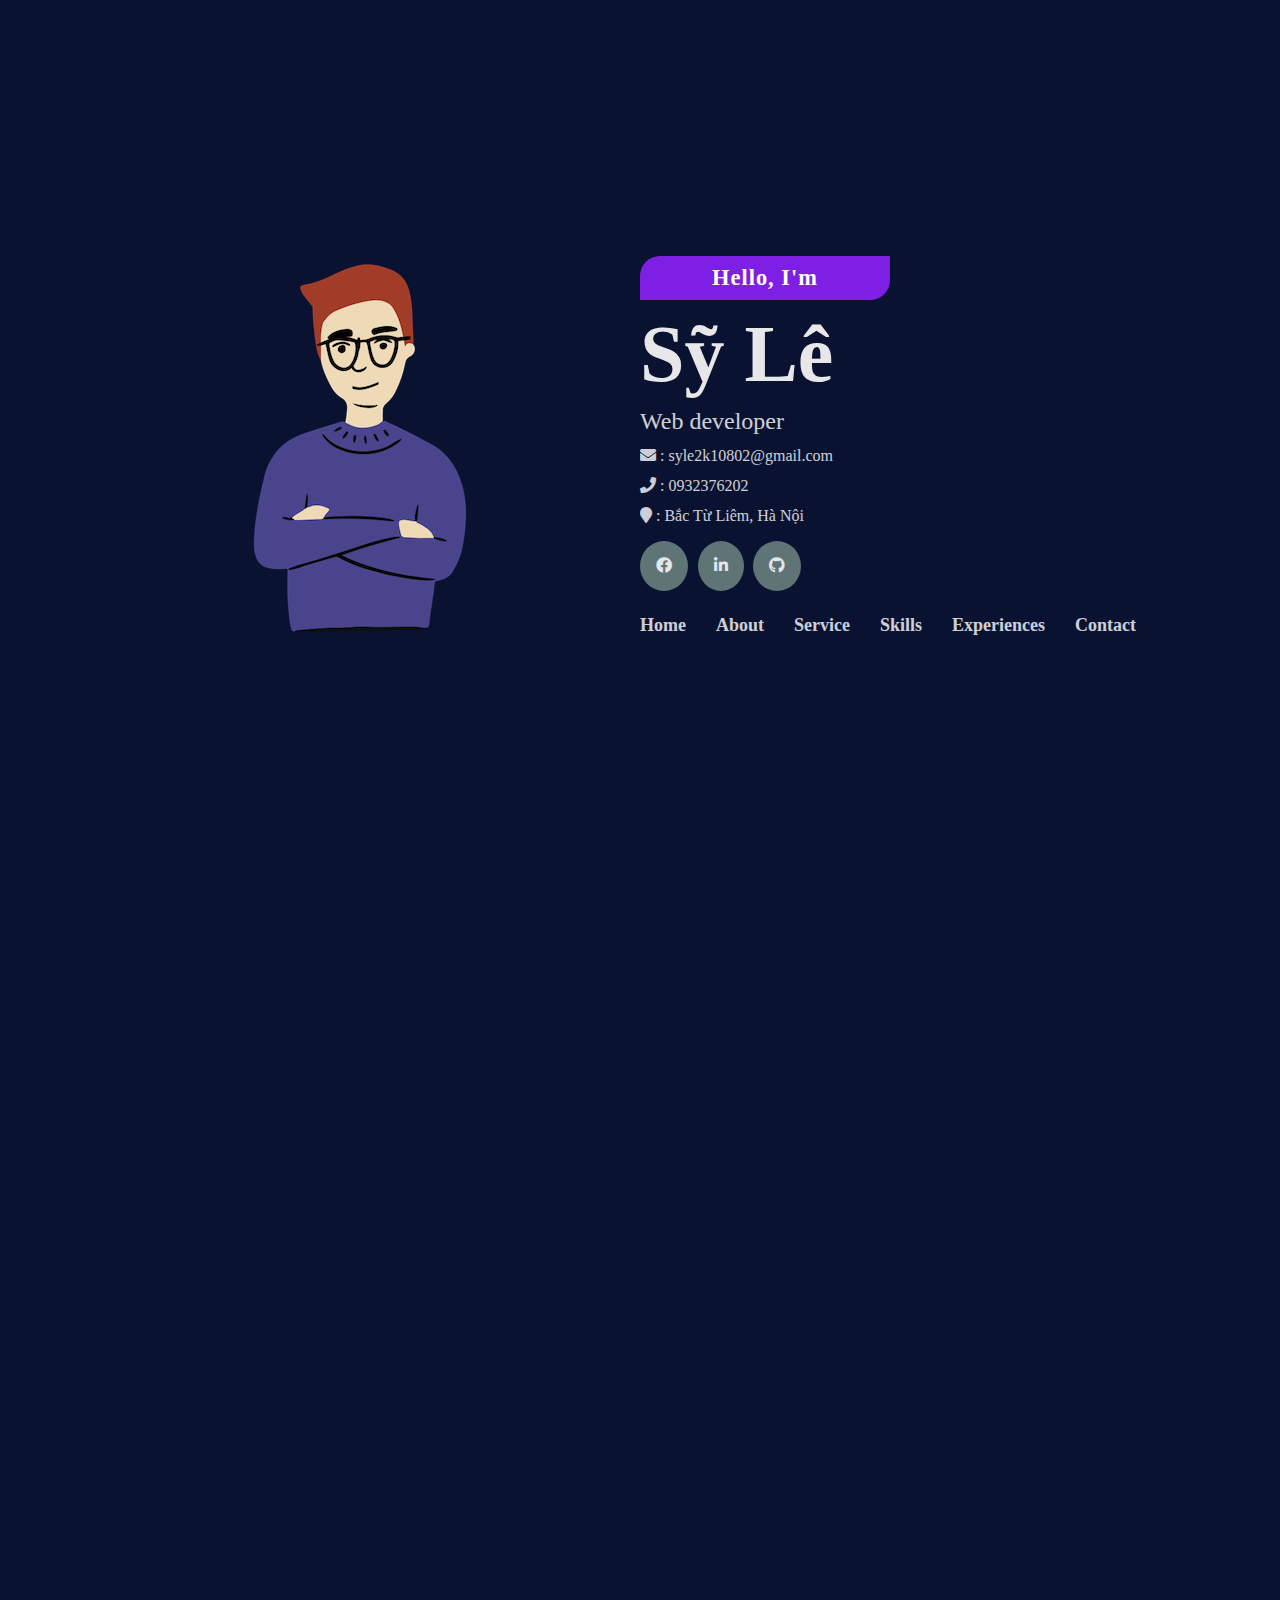
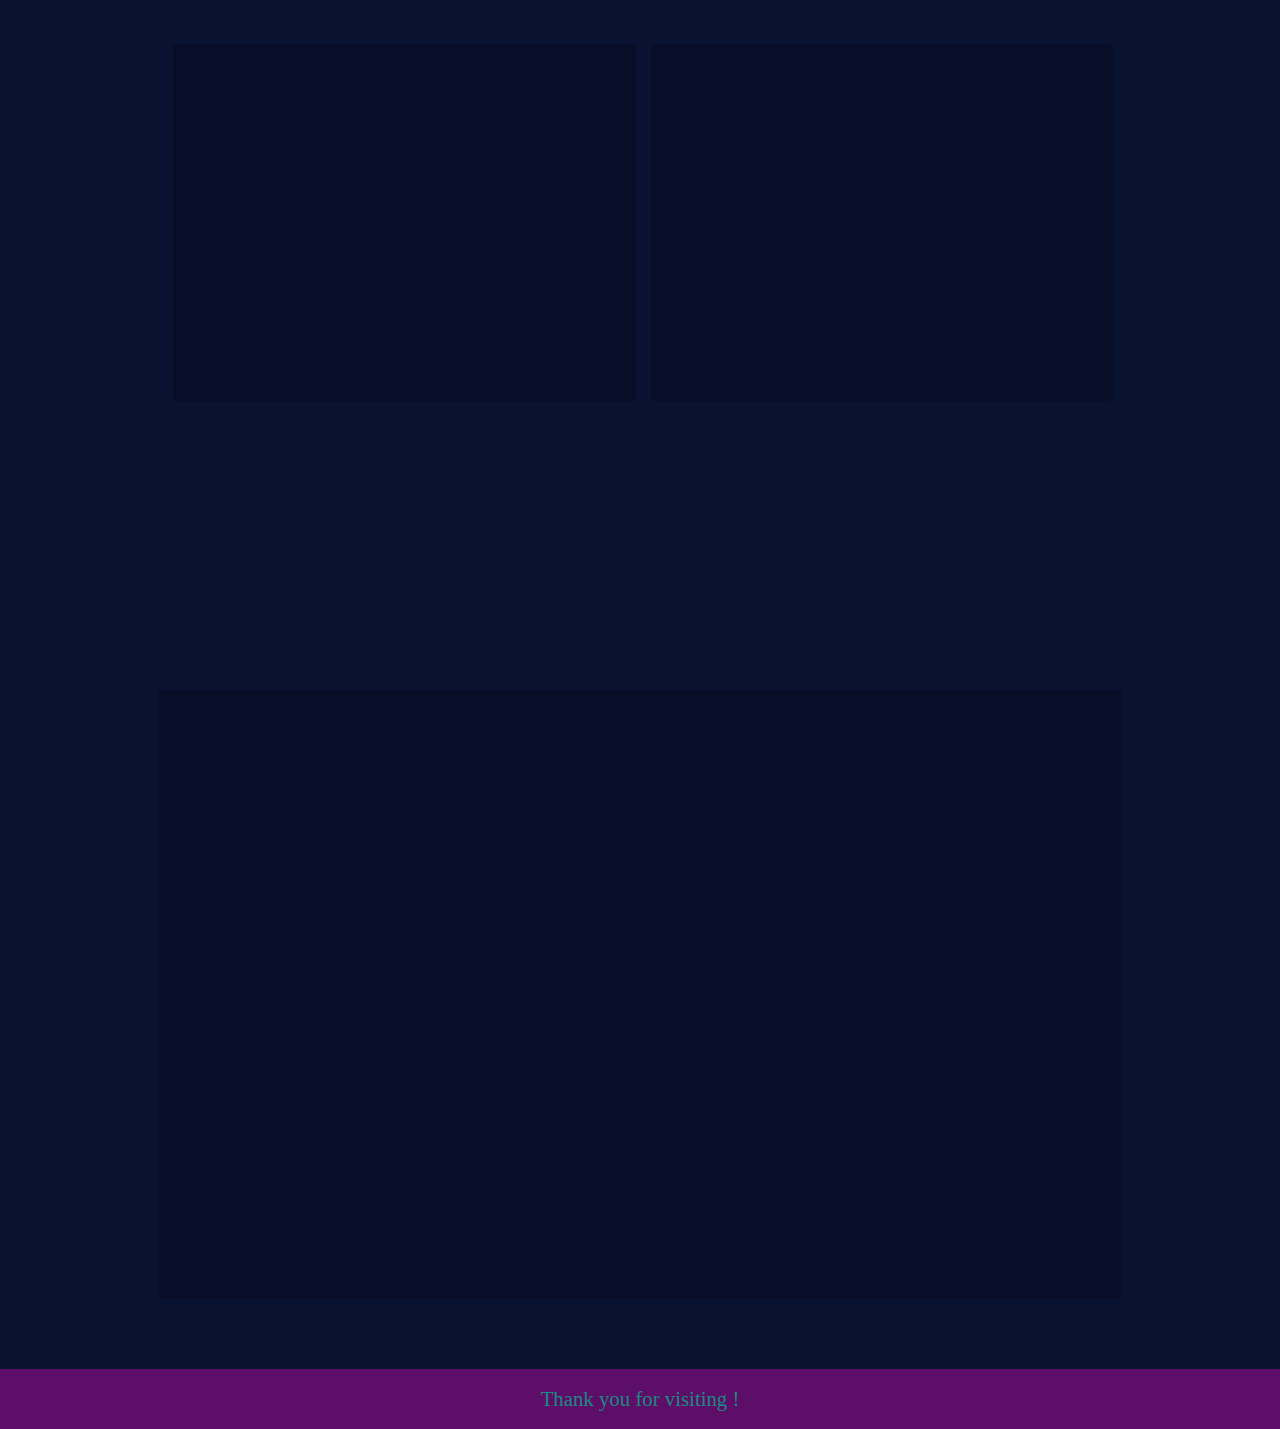
==== commit e97e9e3e: "upload code profile next1" ====
--- a/index.html
+++ b/index.html
@@ -109,17 +109,12 @@
           <div class="modal-container">
             <nav class="modal-menu-mobile">
               <ul>
-                <li class="modal-item-active"><a href="">Home</a></li>
-                <li class="modal-item-active">
-                  <a href="about.html">About</a>
-                </li>
-                <li class="modal-item-active">
-                  <a href="service.html">Service</a>
-                </li>
-                <li class="modal-item-active">
-                  <a href="contact.html">Contact</a>
-                </li>
-                <li class="modal-item-active"><a href="team.html">Team</a></li>
+                <li><a class="add-active" href="#point-home">Home</a></li>
+                <li><a class="add-active" href="#point-about">About</a></li>
+                <li><a class="add-active" href="#point-service">Service</a></li>
+                <li><a class="add-active" href="#point-skills">Skills</a></li>
+                <li><a class="add-active" href="#point-exp">Experiences</a></li>
+                <li><a class="add-active" href="#point-contact">Contact</a></li>
               </ul>
             </nav>
           </div>
@@ -617,6 +612,7 @@
       </div>
     </div>
     <script src="./js/home.js"></script>
+    <script src ="./js/header.js"></script>
     <script src="https://unpkg.com/aos@2.3.1/dist/aos.js"></script>
     <script>
       AOS.init();
--- a/css/home.css
+++ b/css/home.css
@@ -40,22 +40,23 @@
     left: 0;
     bottom: 0;
     display: none;
+    z-index: 99;
     background-color: rgba(0,0,0,0.4);
 }
 .modal-container{
     position: fixed;
-    top: 60px;
+    top: 70px;
     left: 16px;
     right: 16px;
-    height: 80vh;
+    height: 50vh;
     border-radius: 4px;
     transition: ease-in-out 0.2s;
     background-color: rgba(0,0,0,0.8);
 }
-.modal-container .modal-item-active{
-    padding: 24px 16px;
+.modal-container li{
+    padding: 12px 16px;
 }
-.modal-item-active a{
+ .add-active {
     color: white;
     font-size:18px;
 }
--- a/css/common.css
+++ b/css/common.css
@@ -91,9 +91,12 @@
 }
 
 /* Mobile */
+body {
+  position: relative;
+}
 .menu-mobile-btn {
   position: absolute;
-  top: 0;
+  top: 16px;
   right: 0;
   color: var(--white-color);
   padding: 16px;
--- a/css-reponsive/rpvhome.css
+++ b/css-reponsive/rpvhome.css
@@ -1,44 +1,74 @@
 /* pc */
-@media(min-width:64em){
-    .menu-mobile-btn{
-        display: none;
-    }
-    #modal{
-        display: none;
-    }
-    .menu-mobile-btn{
-        display: none;
-    }
+@media (min-width: 64em) {
+  .menu-mobile-btn {
+    display: none;
+  }
+  #modal {
+    display: none;
+  }
+  .menu-mobile-btn {
+    display: none;
+  }
+  
 }
 /* mobile & tablet */
-@media(max-width:63.9375em){
-    .social-links{
-        margin: 0 auto;
-        margin-top: 16px;
-    }
-    .container{
-        width: 90%;
-    }
-    .container h1{
-        margin:0 auto;
-    }
-    .home p {
-        margin: 0 auto;
-        margin-top: 16px;
-        text-align: center;
-    }
-    .nav-menu #nav-menu-list{
-        display: none;
-    }
-    #close-btn-js{
-        display: none;
-        z-index: 2;
-        
-    }
+@media (max-width: 63.9375em) {
+  .social-links {
+    margin: 0 auto;
+    margin-top: 16px;
+  }
+  .container {
+    width: 90%;
+    padding: 0 36px;
+    flex-direction: inherit;
+  }
+  .container h1 {
+    margin: 0 auto;
+  }
+  .home p {
+    margin: 0 auto;
+    margin-top: 16px;
+    text-align: center;
+  }
+  .nav-menu #nav-menu-list {
+    display: none;
+  }
+  #close-btn-js {
+    display: none;
+    z-index: 2;
+  }
+  #header {
+    height: 60px;
+  }
+  .menu-mobile-btn {
+    top: 5px;
+  }
+  .head-item {
+    width: 100%;
+  }
+  .head-item img {
+    display: none;
+  }
+  .head-item .title-name {
+    margin-top: 24px;
+    margin-bottom: 24px;
+    font-size: 3rem;
+    padding: 0;
+    text-align: center;
+  }
+  .info-contact-item {
+    font-size: 0.7rem;
+  }
+  .home p {
+    font-size: 1.4rem;
+  }
+  .foreword {
+    padding: 10px 18px;
+  }
 }
 /* mobile */
-@media(max-width:46.1875em){
-    /* .nav-menu #nav-menu-list li{
+@media (max-width: 46.1875em) {
+  /* .nav-menu #nav-menu-list li{
         margin-right: 12px ;
     }
     .nav-menu{
@@ -47,5 +77,4 @@
    .nav-menu-mobile{
        display: block;
    } */
-
 }
--- a/css-reponsive/rpvabout.css
+++ b/css-reponsive/rpvabout.css
@@ -1,29 +1,51 @@
 /* pc */
-@media(min-width:64em){
-     
+@media (min-width: 64em) {
 }
 /* tablet */
-@media(min-width:46.25em) and (max-width:63.9375em){
+@media (min-width: 46.25em) and (max-width: 63.9375em) {
 }
 /* mobile */
-@media(max-width:46.1875em){
-    .nav-menu #nav-menu-list{
-        display: block;
-    }
-    .about-items{
-        width: 100%;
-    }
-    .about-skill{
-        display: block;
-    }
-    .about-skill-item{
-        width: 100%;
-    }
-    .wrap-interest{
-        display: block;
-        width: 100%;
-    }
-    .about-interest-item{
-        width: 96%;
-    }
-}+@media (max-width: 46.1875em) {
+  .nav-menu #nav-menu-list {
+    display: block;
+  }
+  .about-items {
+    width: 100%;
+  }
+  .about-skill {
+    display: block;
+  }
+  .about-skill-item {
+    width: 100%;
+  }
+  .wrap-interest {
+    display: block;
+    width: 100%;
+  }
+  .about-interest-item {
+    width: 96%;
+  }
+  .list-lg {
+    display: grid;
+    grid-template-columns: 1fr 1fr 1fr;
+    grid-template-rows: 1fr 1fr;
+    grid-gap: 12px 12px;
+  }
+  .skill {
+    display: grid;
+    grid-template-columns: 1fr;
+    grid-template-rows: 1fr 1fr;
+  }
+  .skill-item {
+    width: 83%;
+  }
+  .type-skill {
+    padding : 10px 24px;
+  }
+  .experiences {
+    display: block;
+  }
+  .exp-item {
+    width: 92%;
+  }
+}
